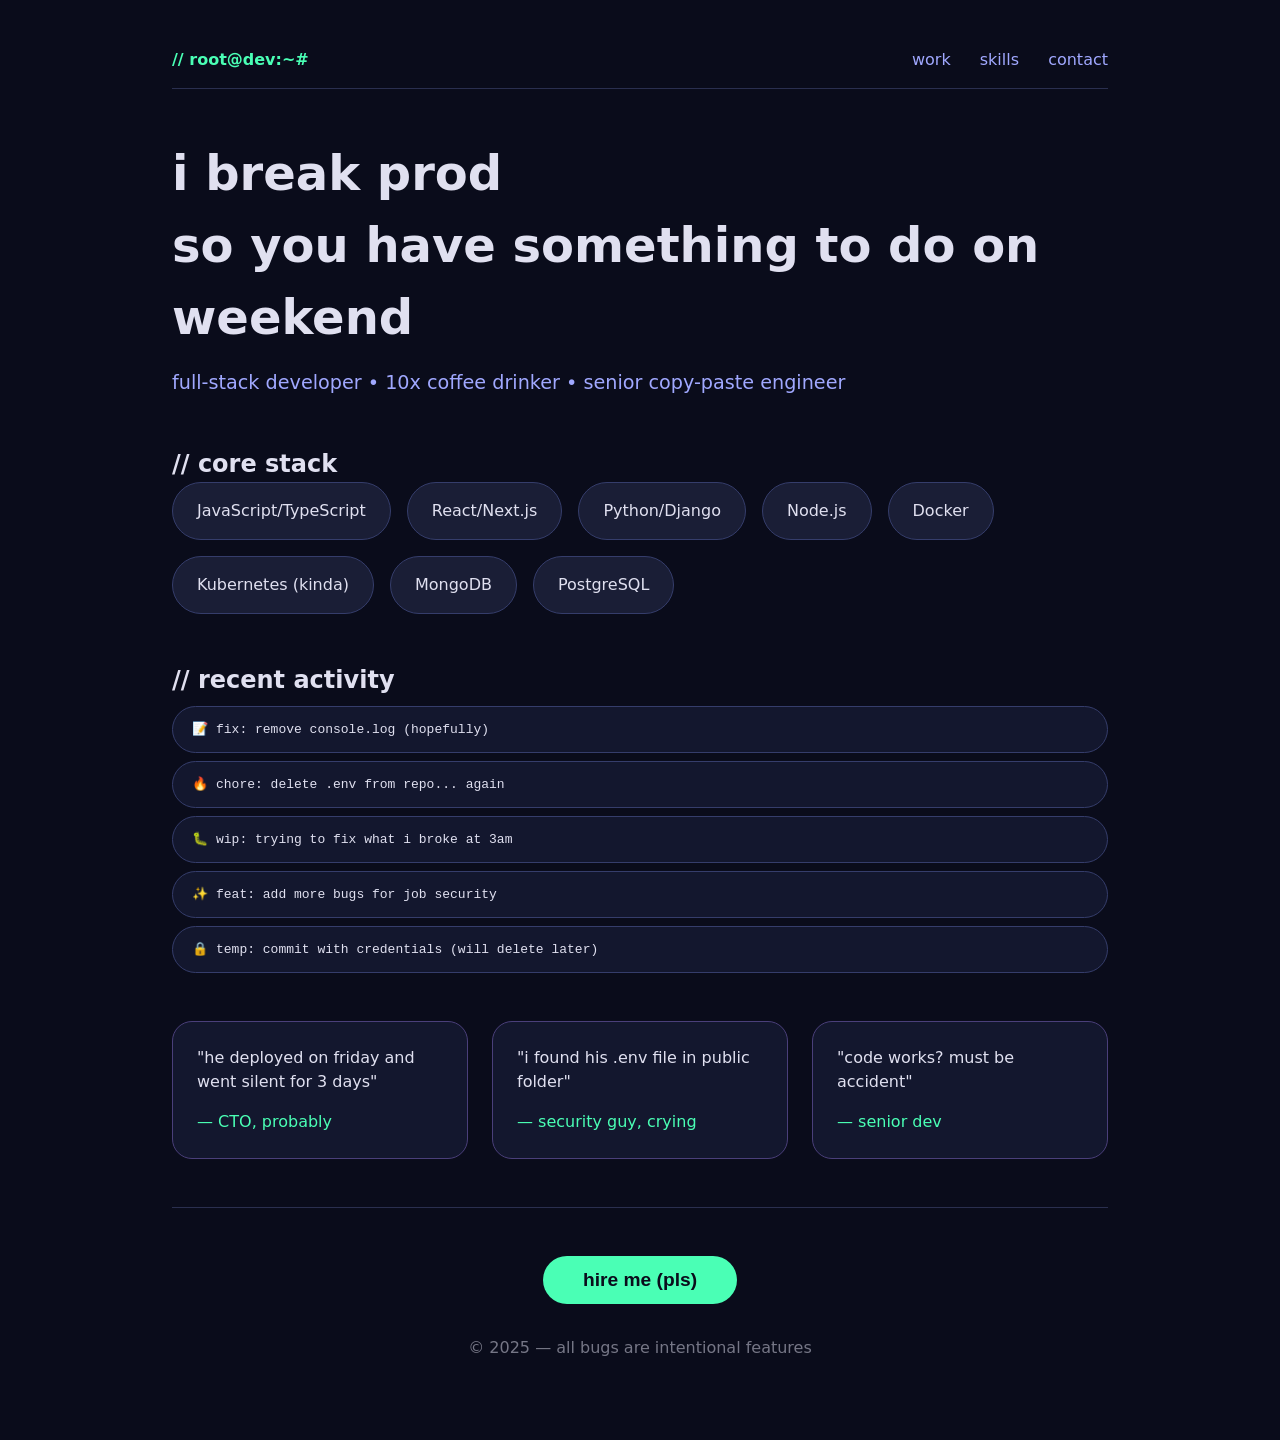
==== index.html @ 74e1f9af "start coding" ====
<!DOCTYPE html>
<html lang="en">
<head>
    <meta charset="UTF-8">
    <meta name="viewport" content="width=device-width, initial-scale=1.0">
    <title>💩 best dev </title>
    <style>
        * {
            margin: 0;
            padding: 0;
            box-sizing: border-box;
        }
        body {
            background: #0a0c1b;
            color: #e0e0f0;
            font-family: system-ui, -apple-system, BlinkMacSystemFont, 'Segoe UI', sans-serif;
            line-height: 1.5;
        }
        .container {
            max-width: 1000px;
            margin: 0 auto;
            padding: 2rem;
        }
        .navbar {
            display: flex;
            justify-content: space-between;
            padding: 1rem 0;
            border-bottom: 1px solid #2a2f4f;
        }
        .logo {
            font-weight: bold;
            color: #4affb5;
        }
        .nav-links a {
            color: #a0a8ff;
            margin-left: 1.5rem;
            text-decoration: none;
        }
        h1 {
            font-size: 3rem;
            margin: 2rem 0 1rem;
        }
        .hero {
            margin: 3rem 0;
        }
        .skills, .commits {
            margin: 3rem 0;
        }
        .skill-grid {
            display: flex;
            gap: 1rem;
            flex-wrap: wrap;
        }
        .skill-card {
            background: #1a1e36;
            padding: 1rem 1.5rem;
            border-radius: 30px;
            border: 1px solid #353d6b;
        }
        .commit-item {
            background: #13172e;
            padding: 0.8rem 1.2rem;
            margin: 0.5rem 0;
            border-radius: 30px;
            font-family: monospace;
            border: 1px solid #353d6b;
        }
        .testimonials {
            display: flex;
            gap: 1.5rem;
            flex-wrap: wrap;
            margin: 3rem 0;
        }
        .testimonial {
            background: #13172e;
            padding: 1.5rem;
            border-radius: 20px;
            flex: 1;
            min-width: 200px;
            border: 1px solid #4a3f7a;
        }
        .btn {
            background: #4affb5;
            color: #0a0c1b;
            border: none;
            padding: 0.8rem 2.5rem;
            font-size: 1.2rem;
            font-weight: bold;
            border-radius: 40px;
            cursor: pointer;
        }
        .footer {
            text-align: center;
            padding: 3rem 0;
            border-top: 1px solid #2a2f4f;
        }
    </style>
</head>
<body>
    <div class="container">
        <nav class="navbar">
            <div class="logo">// root@dev:~#</div>
            <div class="nav-links">
                <a href="#">work</a>
                <a href="#">skills</a>
                <a href="#">contact</a>
            </div>
        </nav>

        <!-- герой с понтами -->
        <section class="hero">
            <h1>i break prod <br> so you have something to do on weekend</h1>
            <p style="font-size: 1.2rem; color: #a0a8ff;">full-stack developer • 10x coffee drinker • senior copy-paste engineer</p>
        </section>

        <!-- скиллы (все врут) -->
        <section class="skills">
            <h2>// core stack</h2>
            <div class="skill-grid">
                <div class="skill-card">JavaScript/TypeScript</div>
                <div class="skill-card">React/Next.js</div>
                <div class="skill-card">Python/Django</div>
                <div class="skill-card">Node.js</div>
                <div class="skill-card">Docker</div>
                <div class="skill-card">Kubernetes (kinda)</div>
                <div class="skill-card">MongoDB</div>
                <div class="skill-card">PostgreSQL</div>
            </div>
        </section>
        <section class="commits">
            <h2>// recent activity</h2>
            <div class="commit-item">📝 fix: remove console.log (hopefully)</div>
            <div class="commit-item">🔥 chore: delete .env from repo... again</div>
            <div class="commit-item">🐛 wip: trying to fix what i broke at 3am</div>
            <div class="commit-item">✨ feat: add more bugs for job security</div>
            <div class="commit-item">🔒 temp: commit with credentials (will delete later)</div>
        </section>

        <!-- отзывы (прикол) -->
        <section class="testimonials">
            <div class="testimonial">
                "he deployed on friday and went silent for 3 days"
                <div style="margin-top: 1rem; color: #4affb5;">— CTO, probably</div>
            </div>
            <div class="testimonial">
                "i found his .env file in public folder"
                <div style="margin-top: 1rem; color: #4affb5;">— security guy, crying</div>
            </div>
            <div class="testimonial">
                "code works? must be accident"
                <div style="margin-top: 1rem; color: #4affb5;">— senior dev</div>
            </div>
        </section>
        <div class="footer">
            <button class="btn" onclick="alert('thanks for clicking. now go back to work.')">hire me (pls)</button>
            <p style="margin-top: 2rem; opacity: 0.5;">© 2025 — all bugs are intentional features</p>
        </div>
    </div>

    <!-- TODO: minify everything later -->
    <!-- why is this still public -->

    <script>
        console.log("👋 sup, nerd. what are you looking for?");
        console.log("💾 if you're inspecting, at least leave a star on github");
        const siteData = {
            author: "some dev",
            version: "0.0.1-alpha.0.1.final(2).test",
            note: "i should really clean this up"
        };
        document.querySelector('.btn').addEventListener('click', function() {
            console.log('🚀 thanks for caring about my career');
        });
        
    </script>
    <script src="app.min.js"></script>
</body>
</html>
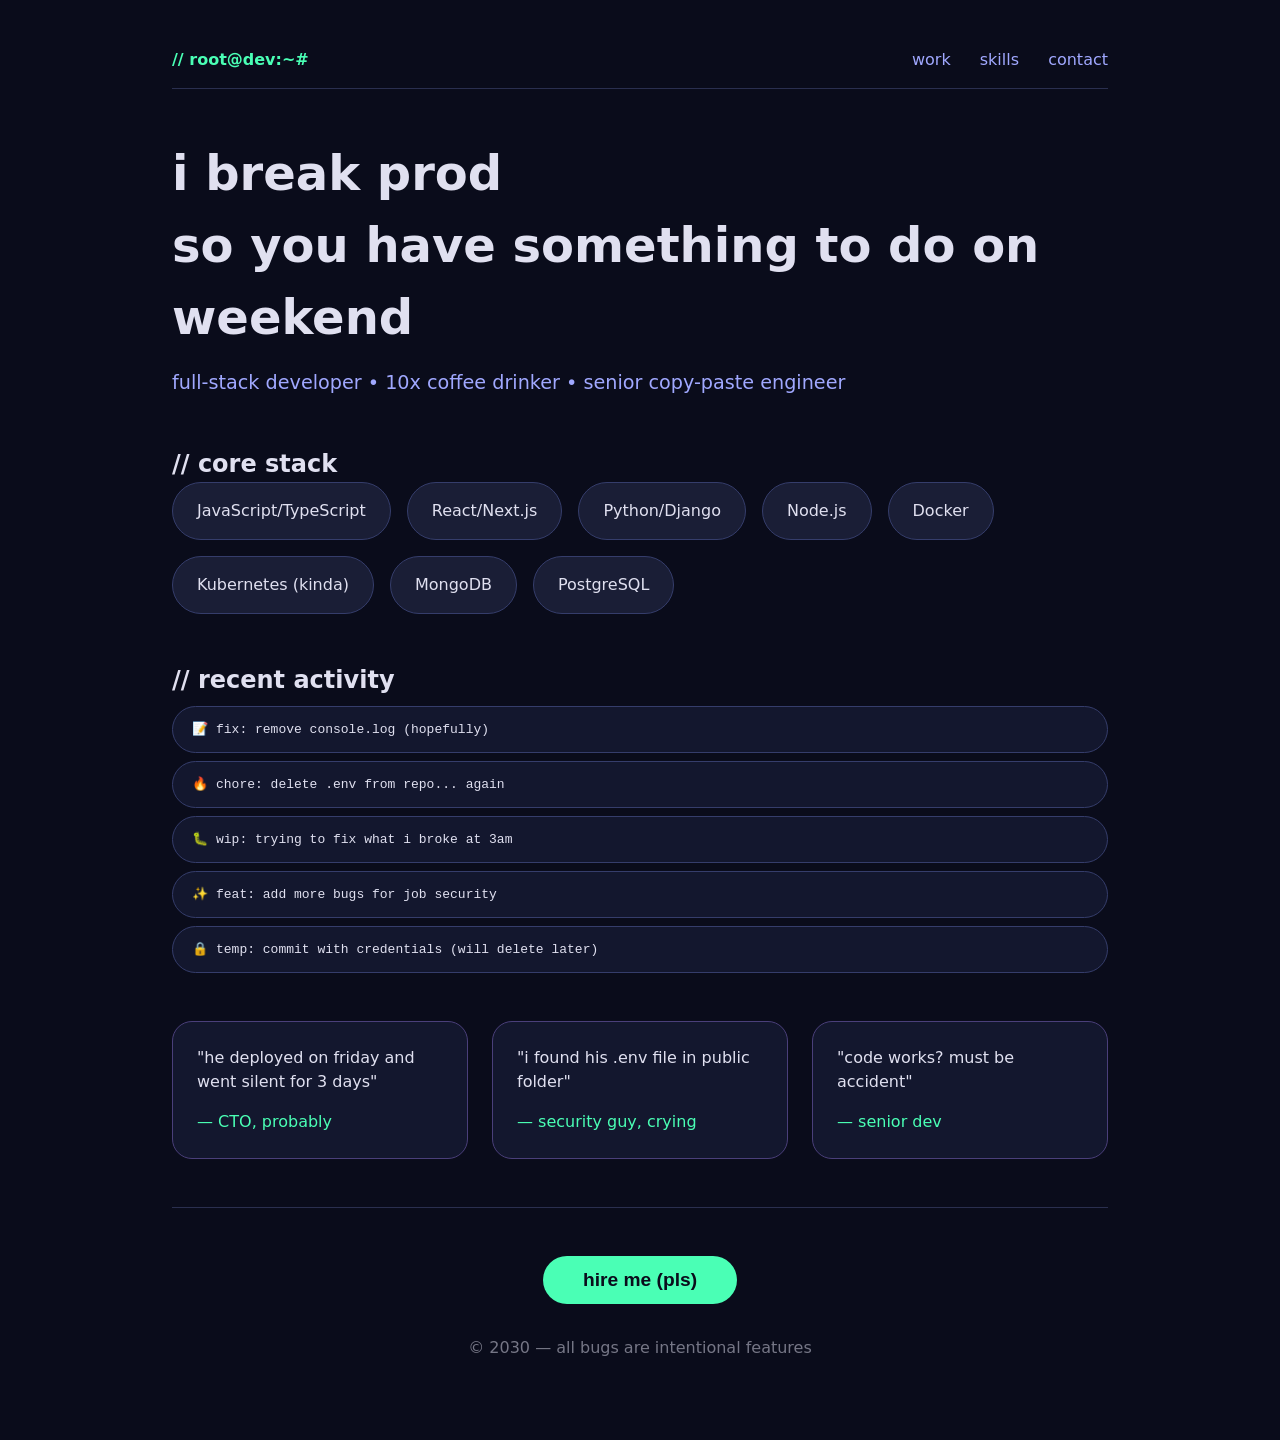
==== commit 2eb3ca79: "good luck" ====
--- a/index.html
+++ b/index.html
@@ -153,7 +153,7 @@
         </section>
         <div class="footer">
             <button class="btn" onclick="alert('thanks for clicking. now go back to work.')">hire me (pls)</button>
-            <p style="margin-top: 2rem; opacity: 0.5;">© 2025 — all bugs are intentional features</p>
+            <p style="margin-top: 2rem; opacity: 0.5;">© 2030 — all bugs are intentional features</p>
         </div>
     </div>
 
